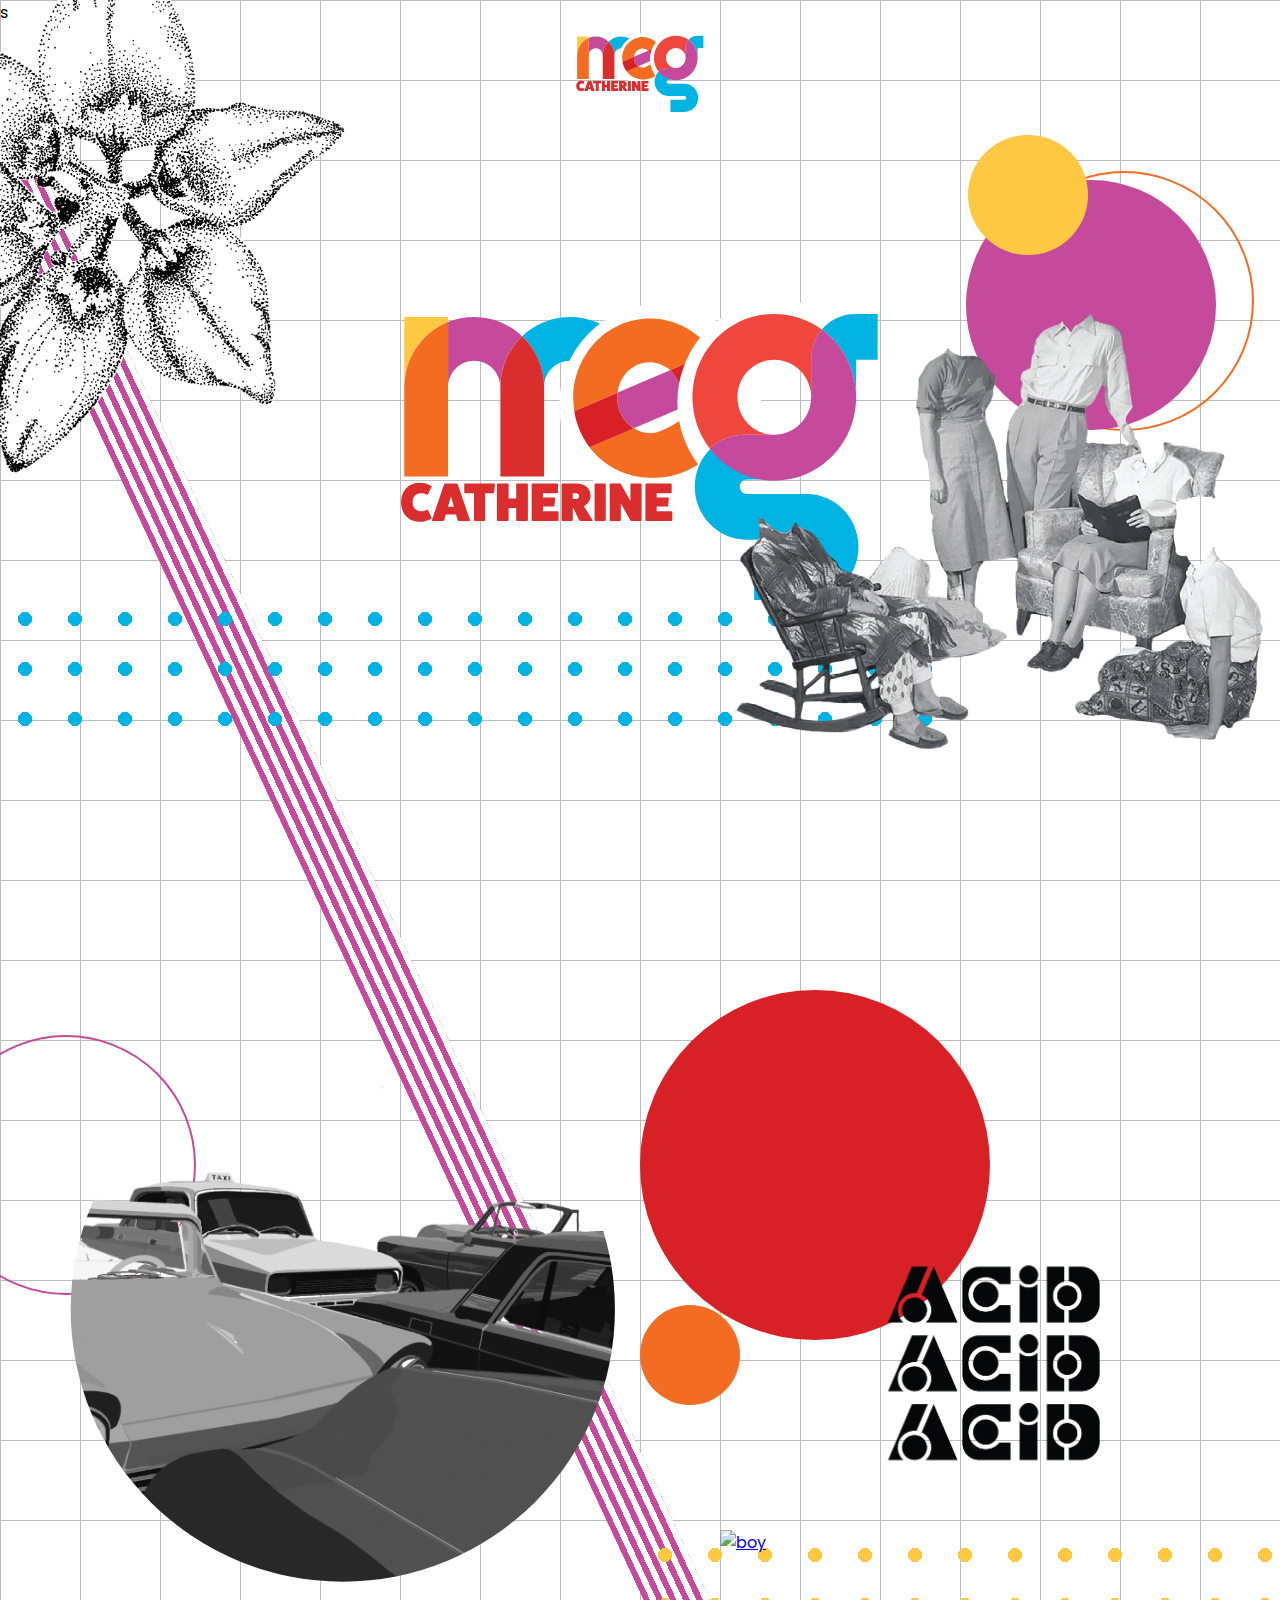
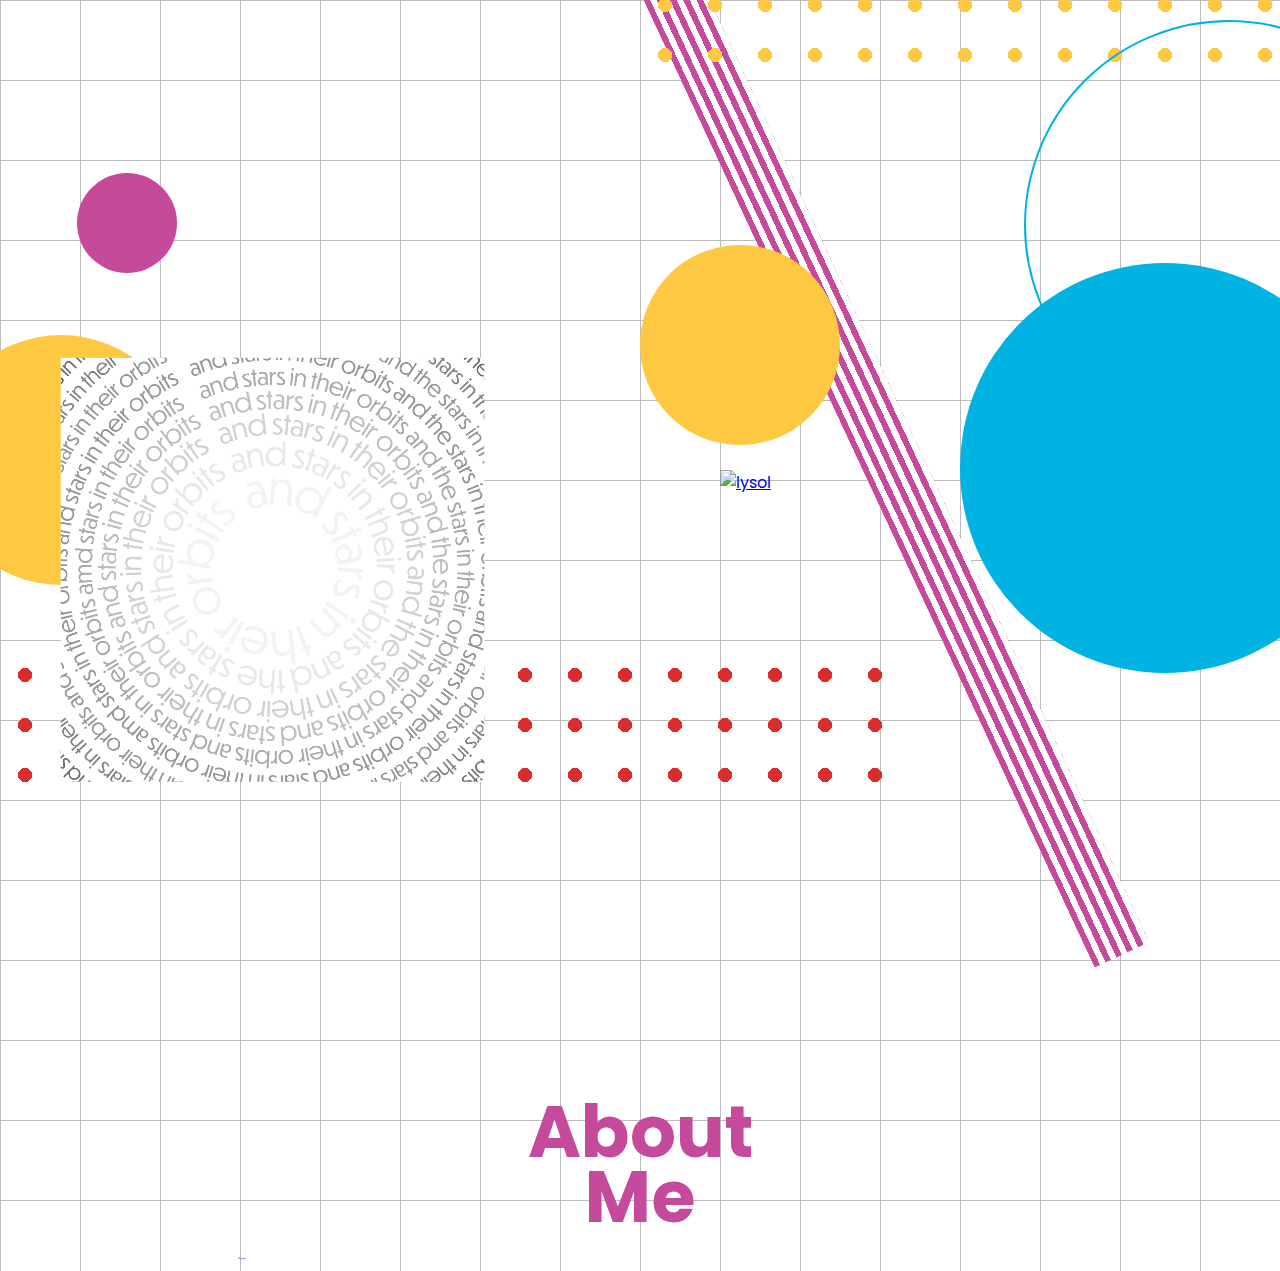
==== index.html @ 2102ee81 "Add files via upload" ====
<!DOCTYPE html>
<head>
	<title>Meg Catherine | Home</title>
	<meta name="viewport" content="width=device-width, initial-scale=1">
	<link href="style.css" rel="stylesheet">
	<link href="https://fonts.googleapis.com/css2?family=Poppins:ital,wght@0,100;0,200;0,300;0,400;0,500;0,600;0,700;0,800;0,900;1,100;1,200;1,300;1,400;1,500;1,600;1,700;1,800;1,900&display=swap"
	rel="stylesheet">
</head>

<body class="home">


	<!-- HEADER -->
	<header>
		<img src="img/logo.svg" alt="logo" class="logo">
	</header>



	<!-- MAIN PAGE CONTENT -->
	<main>


		<!-- HOME PAGE LOGO -->
		<div class="home-logo">
			<img src="img/logo.svg" alt="logo">
		</div>



		<!-- SECTION 1 -->
		<section class="home-section home-section-1">

			<div class="dots-lines">
				<div class="dot-01"></div>
				<div class="dot-02"></div>
				<div class="dot-03"></div>
				<div class="line-01"></div>
				<div class="line-02"></div>
			</div>

			<a href="flower.html" class="flower home-img">
				<img src="img/flower.svg" alt="logo">
			</a>s

			<a href="fam.html" class="fam home-img">
				<img src="img/fam.svg" alt="logo">
			</a>

		</section>



		<!-- SECTION 2 -->
		<section class="home-section home-section-2">

			<div class="dots-lines">
				<div class="dot-04"></div>
				<div class="dot-05"></div>
				<div class="dot-06"></div>
				<div class="line-03"></div>
				<div class="line-04"></div>
			</div>

			<a href="cars.html" class="cars home-img">
				<img src="img/cars.svg" alt="cars">
			</a>

			<a href="acid.html" class="acid home-img">
				<img src="img/acid.svg" alt="acid">
			</a>

		</section>



		<!-- SECTION 3 -->
		<section class="home-section home-section-3">

			<div class="dots-lines">
				<div class="dot-07"></div>
				<div class="dot-08"></div>
				<div class="dot-09"></div>
				<div class="dot-10"></div>
				<div class="dot-11"></div>
				<div class="dot-12"></div>
				<div class="dot-13"></div>
				<div class="line-05"></div>
			</div>

			<a href="boy.html" class="boy home-img">
				<img src="img/trees.svg" alt="boy">
			</a>


			<a href="lysol.html" class="lysol home-img">
				<img src="img/lysol.svg" alt="lysol">
			</a>

			<a href="orbit.html" class="orbit home-img">
				<img src="img/orbit.svg" alt="orbit">
			</a>

		</section>




		<!-- ABOUT SECTION -->
		<div class="about-section">

			<h1 class="about"> About <br> Me </br> </h1>

			<a href="about.html" class="self home-img">
				<img src="img/self.svg" alt="logo">
			</a>

		</div>



	</main>


	<script src="scripts.js"></script>

</body>
---- style.css ----
/* BASE STYLES */

* {
  box-sizing: border-box;
}

body {
  margin: 0;
  padding: 0;
  font-family: 'Poppins', sans-serif;
  font-size: 16px;
  background-size: 80px 80px;
  background-image:
  linear-gradient(to right, #BCBCBC 1px, transparent 1px),
  linear-gradient(to bottom, #BCBCBC 1px, transparent 1px);
  overflow-x: hidden;
  width: 100%;
  max-width: 100vw;
}

img {
  max-width: 100%;
  height: auto;
}

main {
  padding: 15em 0.5em;
  position: relative;
}





/* HEADER */

header {
  position: absolute;
  width: 100%;
  height: auto;
  top: 0;
  left: 0;
  z-index: 999;
  text-align: center;
}

.logo {
  max-width: 12em;
  height: auto;
  padding: 2em;
}





/* TYPOGRAPHY */
h1 {
  font-size: 2.5em;
  font-weight: bold;
  color: #C64A9B;
  line-height: 1;
  margin: 0 0 1rem 0;
}

h2 {
  font-size: 2em;
  font-weight: 500;
  font-style: italic;
  color: #DA2E2E;
  margin: 0 0 1rem 0;
}
p {
  margin: 0 0 1em 0;
}

@media (min-width: 30em) {
  h1 {
    font-size: 4.5em;
  }
  h2 {
    font-size: 4em;
  }
}

p {
  margin: 0 0 1em 0;
}

a {

}

a:hover {

}
}






/* HOME PAGE */

.home header {
  display: none;
}

.home main {
  padding: 0;
}

.home-logo {
  position: relative;
  top: 0;
  left: 0;
  width: 100vw;
  height: 100vh;
  z-index: 1;
  display: grid;
  justify-content: center;
  align-items: center;
}

.home-logo img {
  width: 50vw;
  max-width: 30em;
}

.home-section {
  position: relative;
  width: 100vw;
  min-height: 100vh;
}

.home-img {
  display: block;
  margin: 0;
  position: absolute;
  z-index: 2;
  max-width: 35em;
  width: 50%;
}

.home-img:hover {
  filter:drop-shadow(2px 2px 4px #222);
  -webkit-filter:drop-shadow(2px 2px 4px #222);
}


@media (min-width: 50em) {
  .home-logo {
    position: absolute;
  }
}

.fam {
  right: 0;
  bottom: -10vh;
}

.flower {
  left: -15vw;
  top: -15vh;
}



  .cars {
    top: -10vh;
    left: 5vw;
  }

  .acid {

    top: -10vh;
    right: 0;
  }



.orbit {
  left: 0;
  top: -10vh;
}

.boy {
  right: 0;
  top: -30vh;
}

.lysol {

  right: 0;
  top: 30vh;
}

.self {
  transform: scale(0.15,0.15);
  position: relative;
}

.about{
  text-align:center;
  line-height: 0.9;
}



/* DOTS AND LINES */

.dots-lines {
  position: absolute;
  top:  0;
  left: 0;
  width: 100vw;
  min-height: 100vh;
  height: auto;
  z-index: -1;
}

.dot-01{
  height: 250px;
  width: 250px;
  background-color: #C64A9B;
  border-radius: 50%;
  position: absolute;
    top: 20vh;
    right: 5vw;
}

.dot-02{
  height: 120px;
  width: 120px;
  background-color: #FFC843;
  border-radius: 50%;
  position: absolute;
      top: 15vh;
    right: 15vw;
}

.dot-03{
  height: 260px;
  width: 260px;
  border-radius: 50%;
  position: absolute;
      top: 19vh;
    right: 2vw;
  z-index:-1;
  background-color:none;
  border:2px solid #F26C21;
  -moz-border-radius:50%;
  -webkit-border-radius:50%;
}

.dot-04{
  height: 100px;
  width: 100px;
  background-color: #F26C21;
  border-radius: 50%;
  position: absolute;
  top: 45vh;
  left: 50vw;
}

.dot-05{
  height: 260px;
  width: 260px;
  border-radius: 50%;
  position: absolute;
  top: 15vh;
  left:-5vw;
  z-index:-1;
  background-color:none;
  border:2px solid #C64A9B;
  -moz-border-radius:50%;
  -webkit-border-radius:50%;
}

.dot-06{
  height: 350px;
  width: 350px;
  background-color: #D82126;
  border-radius: 50%;
  position: absolute;
  top: 10vh;
  left: 50vw;
}

.dot-07{
  height: 200px;
  width: 200px;
  background-color: #FFC843;
  border-radius: 50%;
  position: absolute;
  top: 5vh;
  left: 50vw;
}

.dot-08{
  height: 250px;
  width: 250px;
  background-color: #FFC843;
  border-radius: 50%;
  position: absolute;
  top: 15vh;
  left: -5vw;
}

.dot-09{
  height: 100px;
  width: 100px;
  background-color: #C64A9B;
  border-radius: 50%;
  position: absolute;
  top: -3vh;
  left: 6vw;
}

.dot-10{
  height: 410px;
  width: 410px;
  background-color: #00B3E2;
  border-radius: 50%;
  position: absolute;
  top: 7vh;
  left: 75vw;
}

.dot-11{
  height: 410px;
  width: 410px;
  border-radius: 50%;
  position: absolute;
  top: -20vh;
  left: 80vw;
  z-index:-1;
  background-color:none;
  border:2px solid #00B3E2;
  -moz-border-radius:50%;
  -webkit-border-radius:50%;
}

.dot-12{
  height: 110px;
  width: 110px;
  border-radius: 50%;
  position: absolute;
  top:-5vh;
  right:-87vw;
  z-index:-1;
  background-color:none;
  border:2px solid #DA2E2E;
  -moz-border-radius:50%;
  -webkit-border-radius:50%;
}

.dot-13{
  height: 200px;
  width: 200px;
  border-radius: 50%;
  position: absolute;
  top: -12vh;
  right:-90vw;
  z-index:-1;
  background-color:none;
  border:2px solid #FFC843;
  -moz-border-radius:50%;
  -webkit-border-radius:50%;
}

.line-01{
  height: 3000px;
  width: 60px;
      transform: rotate(-25deg);
transform-origin: top;
    top: -20vh;
    left: -15vw;
  position: absolute;
  margin: 1em;
  background: repeating-linear-gradient(
    90deg,
    #C64A9B,
    #C64A9B 6px,
    #FFF 6px,
    #FFF 12px
    );
}

.line-02{
  width: 60em;
  height:10em;
  position: absolute;
  top: 66vh;
  background-image: radial-gradient(#00B3E2 20%, transparent 20%),
  radial-gradient(#00B3E2 20%, transparent 20%);
  background-color: none;
  background-position: 0 0, 50px 50px;
  background-size: 50px 50px;
}

.line-03{
  width: 55em;
  height:10em;
  position: absolute;
  top: 70vh;
  left: 50vw;
  z-index: -1;
  background-image: radial-gradient(#FFC843 20%, transparent 20%),
  radial-gradient(#FFC843 20%, transparent 20%);
  background-color: none;
  background-position: 0 0, 50px 50px;
  background-size: 50px 50px;
}

.line-04{
  height: 300px;
  width: 200px;
  top: 20vh;
  right: -20vw;
  position: absolute;
  margin: 1em;
  background: repeating-linear-gradient(
    90deg,
    #F36C21,
    #F36C21 20px,
    #FFF 6px,
    #FFF 40px
    );
}

.line-05{
  height:10em;
  position: absolute;
  top: 50vh;
  width: 70vw;
  background-image: radial-gradient(#DA2E2E 20%, transparent 20%),
  radial-gradient(#DA2E2E 20%, transparent 20%);
  background-color: none;
  background-position: 0 0, 50px 50px;
  background-size: 50px 50px;
}




/* PROJECT PAGE */

.text-container {
  max-width: 70em;
  margin: 0 auto;
  text-align: center;
}
.text-container p{
  max-width: 40em;
  text-align: center;
  margin: 0 auto;
}

.image-container {
  max-width: 100em;
  margin: 0 auto;
}

.back-to-home {
  position: absolute;
  top: -17em;
  left: -7vw;
  width: 33vw;
  z-index: 0;
  display: block;
  max-width: 40em;
}
#acid-01{
  position: absolute;
  top: -8em;
  left: -1vw;
  width: 33vw;
  z-index: 0;
  display: block;
  max-width: 100em;
}
#trees{
  position: absolute;
  top: 12em;
  left: 1vw;
  width: 33vw;
  z-index: 0;
  display: block;
  max-width: 30em;
}
#self{
  position: absolute;
  top: 20em;
  left: 1vw;
  width: 33vw;
  z-index: 0;
  display: block;
  max-width: 30em;
}

.back-to-home:hover {
  filter:drop-shadow(2px 2px 4px #222);
  -webkit-filter:drop-shadow(2px 2px 4px #222);
}

.back-to-home img {
  min-width: 10em;
}

.project .dot-01 {
  top: 60vh;
}

.project .dot-02 {
    right: auto;
    left: 20vw;
    top: 5vh;
}

.project .dot-03 {
    left: 0;
    right: auto;
    top: 90vh;
}

.project .dot-05 {
    left: -10vw;
    top: 20vh;
}

.project .dot-07 {
    left: 0;
    top: 0;
}

.project .dot-10 {
    width: 100px;
    height: 100px;
    left: 5vw;
    top: 40vh;
}

.project .dot-13 {
  top: 120vh;
  left: 10vw;
  right: auto;
}

.project .line-01 {
    left: auto;
    right: 10em;
    top: -10em;
    height: 50em;
}

#poster{
  max-width: 40em;
  display: block;
  margin-left: auto;
  margin-right: auto;
}

.grid-container {
	display: flex;
  flex-wrap: wrap;
  justify-content: center;
  margin-top: 2em;
}
.grid-item {
  width: 30%;
	align-content: center;
}
.grid-container img{
	width: calc(100% - (20px * 2));
	margin: 30px;
}
#acid{
  transform: translate(-50%, -50%);
  position: absolute;
  top: 50%;
  left: 50%;
}

.grid-container-02 {
	display: flex;
  flex-wrap: wrap;
  justify-content: center;
  margin-top: 2em;
  width:70em;
}
.grid-item-02 {
  width: 50%;
	align-content: center;
  grid-column-start:3;
}
.grid-item-01{
  width:51%;
}
.grid-item-03{
  width:51%;
}

.grid-container-02 img{
	width: calc(100% - (10px * 2));
	margin: 20px;
}
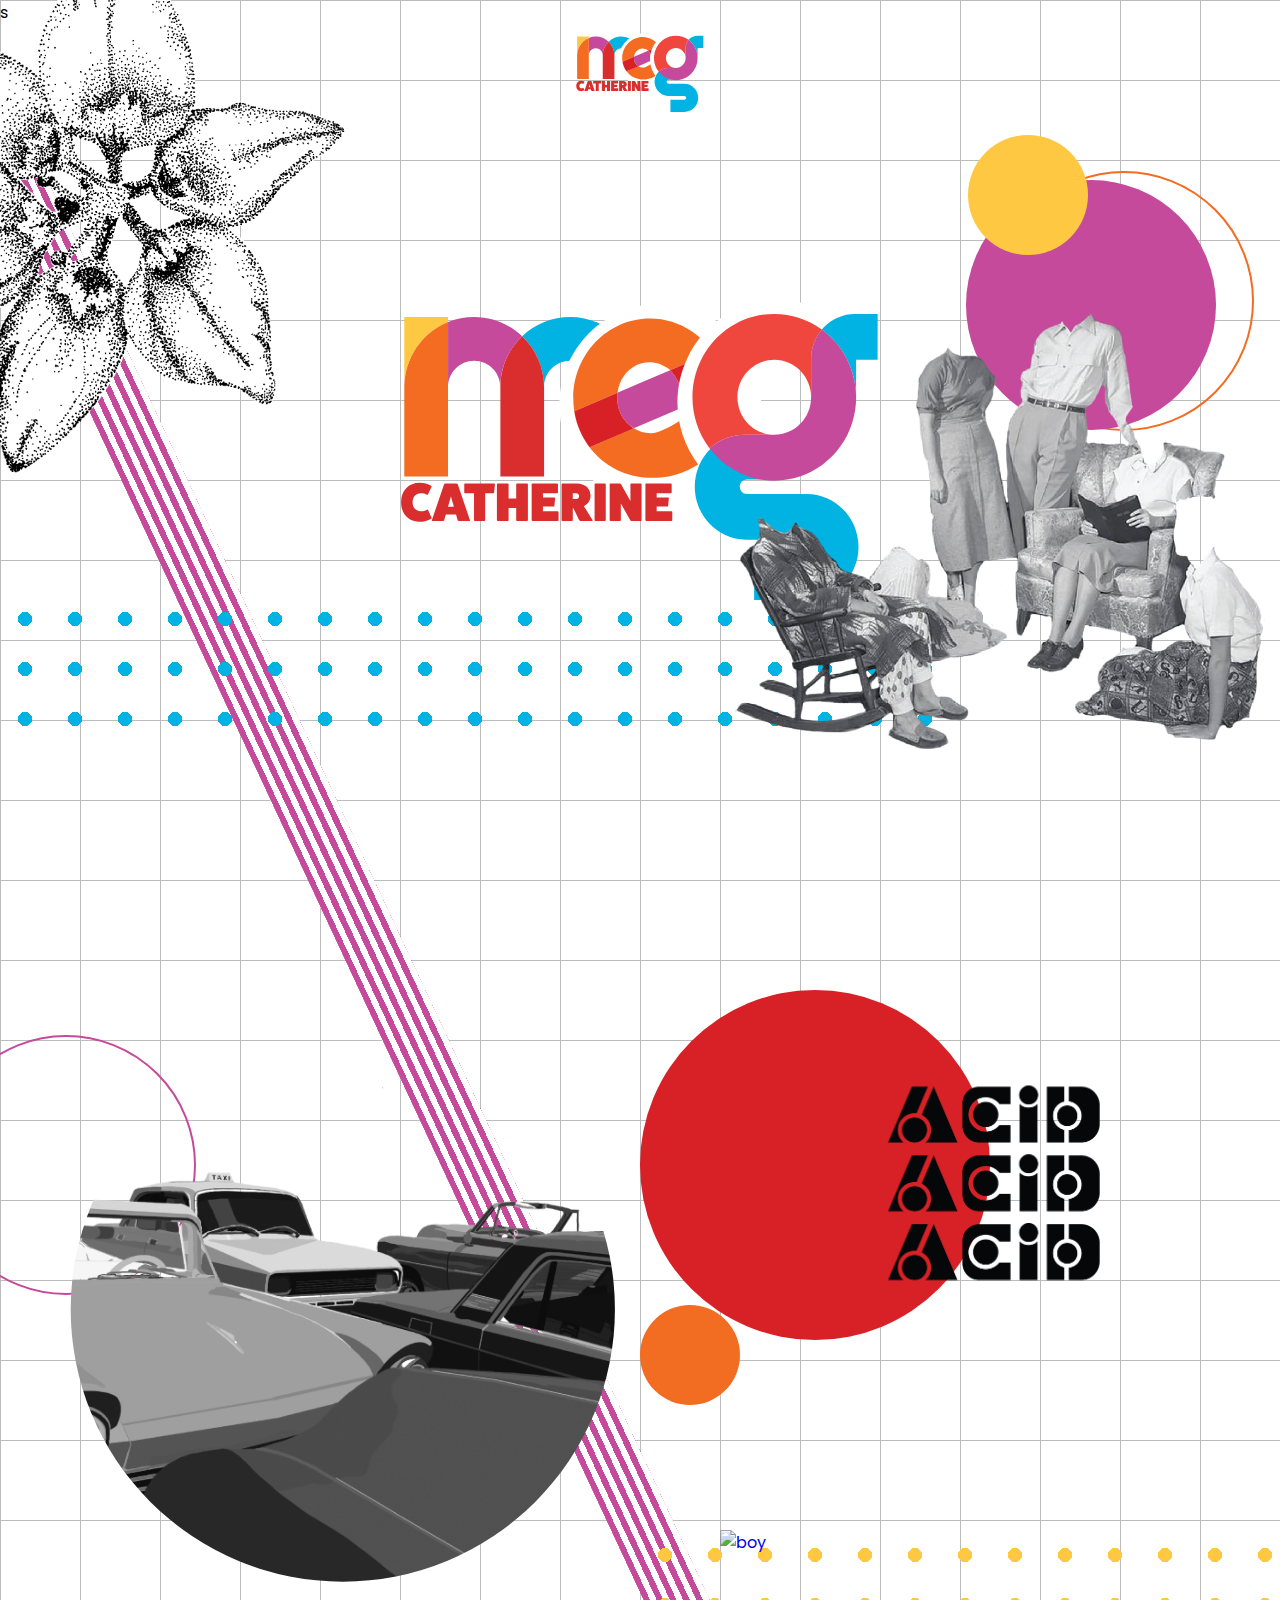
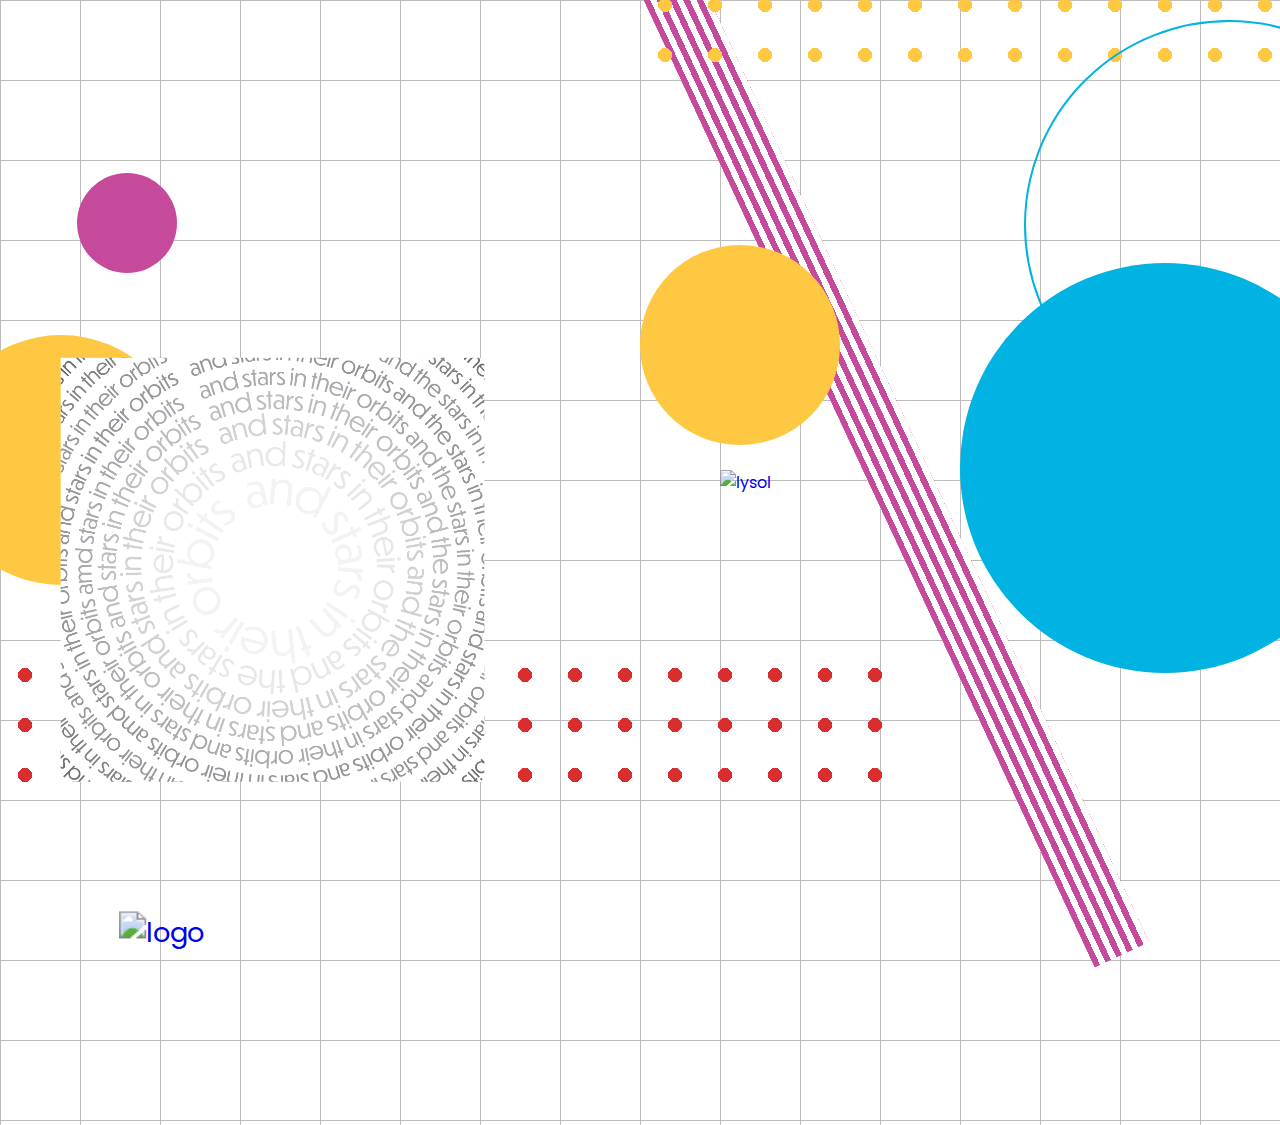
==== commit 7ff1aba7: "Add files via upload" ====
--- a/index.html
+++ b/index.html
@@ -88,7 +88,7 @@
 				<div class="line-05"></div>
 			</div>
 
-			<a href="boy.html" class="boy home-img">
+			<a href="magazine.html" class="boy home-img">
 				<img src="img/trees.svg" alt="boy">
 			</a>
 
@@ -109,7 +109,7 @@
 		<!-- ABOUT SECTION -->
 		<div class="about-section">
 
-			<h1 class="about"> About <br> Me </br> </h1>
+
 
 			<a href="about.html" class="self home-img">
 				<img src="img/self.svg" alt="logo">
--- a/style.css
+++ b/style.css
@@ -72,6 +72,8 @@
 }
 p {
   margin: 0 0 1em 0;
+  padding-right:2em;
+  padding-left: 2em;
 }
 
 @media (min-width: 30em) {
@@ -88,7 +90,7 @@
 }
 
 a {
-
+text-decoration: none;
 }
 
 a:hover {
@@ -174,7 +176,7 @@
 
   .acid {
 
-    top: -10vh;
+    top: -30vh;
     right: 0;
   }
 
@@ -197,13 +199,18 @@
 }
 
 .self {
-  transform: scale(0.15,0.15);
+  transform: scale(1.7,1.7);
   position: relative;
+  top:-20vh;
+  left:35vh;
 }
 
 .about{
   text-align:center;
   line-height: 0.9;
+  left:-20vh;
+  top: 40vh;
+  text-decoration: none;
 }
 
 
@@ -434,7 +441,7 @@
   height:10em;
   position: absolute;
   top: 50vh;
-  width: 70vw;
+  width: 71vw;
   background-image: radial-gradient(#DA2E2E 20%, transparent 20%),
   radial-gradient(#DA2E2E 20%, transparent 20%);
   background-color: none;
@@ -556,7 +563,7 @@
 }
 
 #poster{
-  max-width: 40em;
+  max-width: 40%;
   display: block;
   margin-left: auto;
   margin-right: auto;
@@ -568,19 +575,13 @@
   justify-content: center;
   margin-top: 2em;
 }
-.grid-item {
-  width: 30%;
-	align-content: center;
-}
 .grid-container img{
 	width: calc(100% - (20px * 2));
 	margin: 30px;
 }
-#acid{
-  transform: translate(-50%, -50%);
-  position: absolute;
-  top: 50%;
-  left: 50%;
+video {
+    max-width: 100%;
+    height: auto;
 }
 
 .grid-container-02 {
@@ -606,3 +607,83 @@
 	width: calc(100% - (10px * 2));
 	margin: 20px;
 }
+
+.grid-container-contact {
+	display: flex;
+  flex-wrap: wrap;
+  justify-content: center;
+  margin-top: 2em;
+}
+.grid-item-contact {
+  width: 7%;
+	align-content: center;
+}
+.grid-container-contact img{
+	width: calc(100% - (20px * 2));
+	margin: 30px;
+  margin-top:5px;
+}
+@media (max-width: 50em){
+.grid-container-contact {
+	display: flex;
+  flex-wrap: wrap;
+  justify-content: center;
+  margin-top: 2em;
+}
+.grid-item-contact {
+  width: 15%;
+	align-content: center;
+}
+.grid-container-contact img{
+	width: calc(100% - (20px * 2));
+	margin: 30px;
+  margin-top:5px;
+}
+
+.grid-container {
+	display: flex;
+  flex-wrap: wrap;
+  justify-content: center;
+  margin-top: 2em;
+}
+.grid-item {
+  width: 33%;
+	align-content: center;
+}
+.grid-container img{
+	width: calc(100% - (5px * 2));
+	margin: 30px;
+}
+
+.grid-container-02 {
+	display: flex;
+  flex-wrap: wrap;
+  justify-content: center;
+  margin-top: 2em;
+  width:30em;
+}
+.grid-item-02 {
+  width: 50%;
+	align-content: center;
+  grid-column-start:3;
+}
+.grid-item-01{
+  width:51%;
+}
+.grid-item-03{
+  width:51%;
+}
+
+.grid-container-02 img{
+	width: calc(100% - (10px * 2));
+	margin: 20px;
+}
+.home-logo {
+    display: none;
+}
+
+@media (min-width: 50em) {
+    .home-logo {
+        display: grid;
+    }
+}
